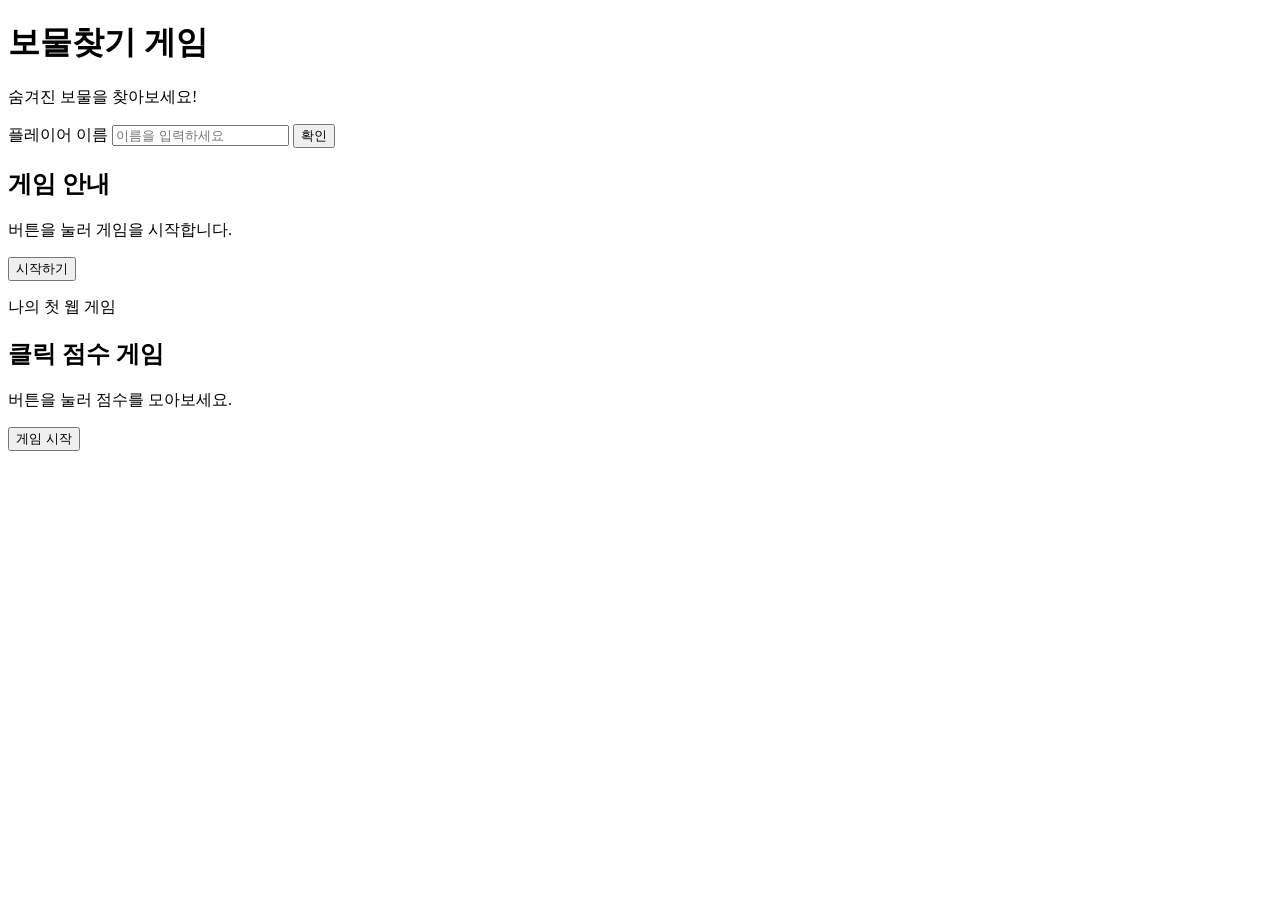
==== src/main/resources/static/index.html @ 3f4169ef "ver 0.1" ====
<!DOCTYPE html>
<html lang="ko">

<head>
	<meta charset="UTF-8">
	<title>Insert title here</title>
	<link rel="stylesheet" href="/css/style.css">
</head>
<body>
	<!-- 헤더 -->
	<header>
		<h1>보물찾기 게임</h1>
		<p>숨겨진 보물을 찾아보세요!</p>
	</header>
	
	<!-- 메인 -->
	<main>
		<section>
			<label for="playerName">플레이어 이름</label>
			<input id="playerName" type="text" placeholder="이름을 입력하세요">
			<button>확인</button>
			
			<h2 class="game-card">게임 안내</h2>
			<p id=score>버튼을 눌러 게임을 시작합니다.</p>
			<button>시작하기</button>
		</section>
	</main>
	
	<!-- 푸터 -->
	<footer>
		<p>나의 첫 웹 게임</p>
		<article class="game-card">
			<h2>클릭 점수 게임</h2>
			<p>버튼을 눌러 점수를 모아보세요.</p>
			<button>게임 시작</button>
		</article>
	</footer>
	
	<script src="/js/game.js"></script>
</body>
</html>
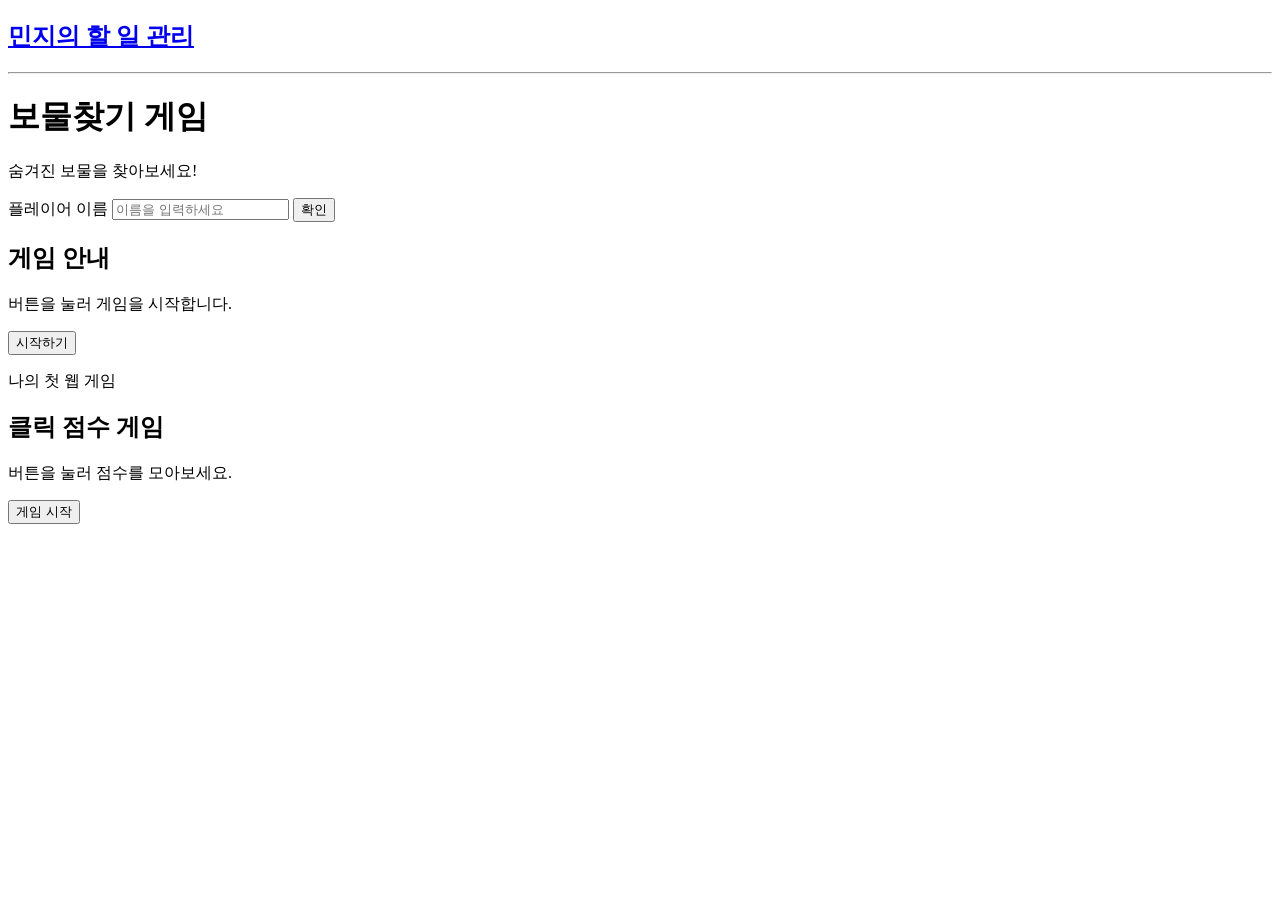
==== commit cc020958: "ver 0.3" ====
--- a/src/main/resources/static/index.html
+++ b/src/main/resources/static/index.html
@@ -7,6 +7,18 @@
 	<link rel="stylesheet" href="/css/style.css">
 </head>
 <body>
+	<!-- 민지의 할 일 관리 페이지로 보내주세요 -->
+	<p>
+		<!-- 
+			다른 홈페이지 문서로 이동하기
+			<a href="이동할 문서 또는 주소">이동할 페이지 캡션</a>
+		 -->
+		<h2>
+			<a href="./minzy_to_do/index.html">민지의 할 일 관리</a>
+		</h2>
+	</p>
+	<hr>
+	
 	<!-- 헤더 -->
 	<header>
 		<h1>보물찾기 게임</h1>
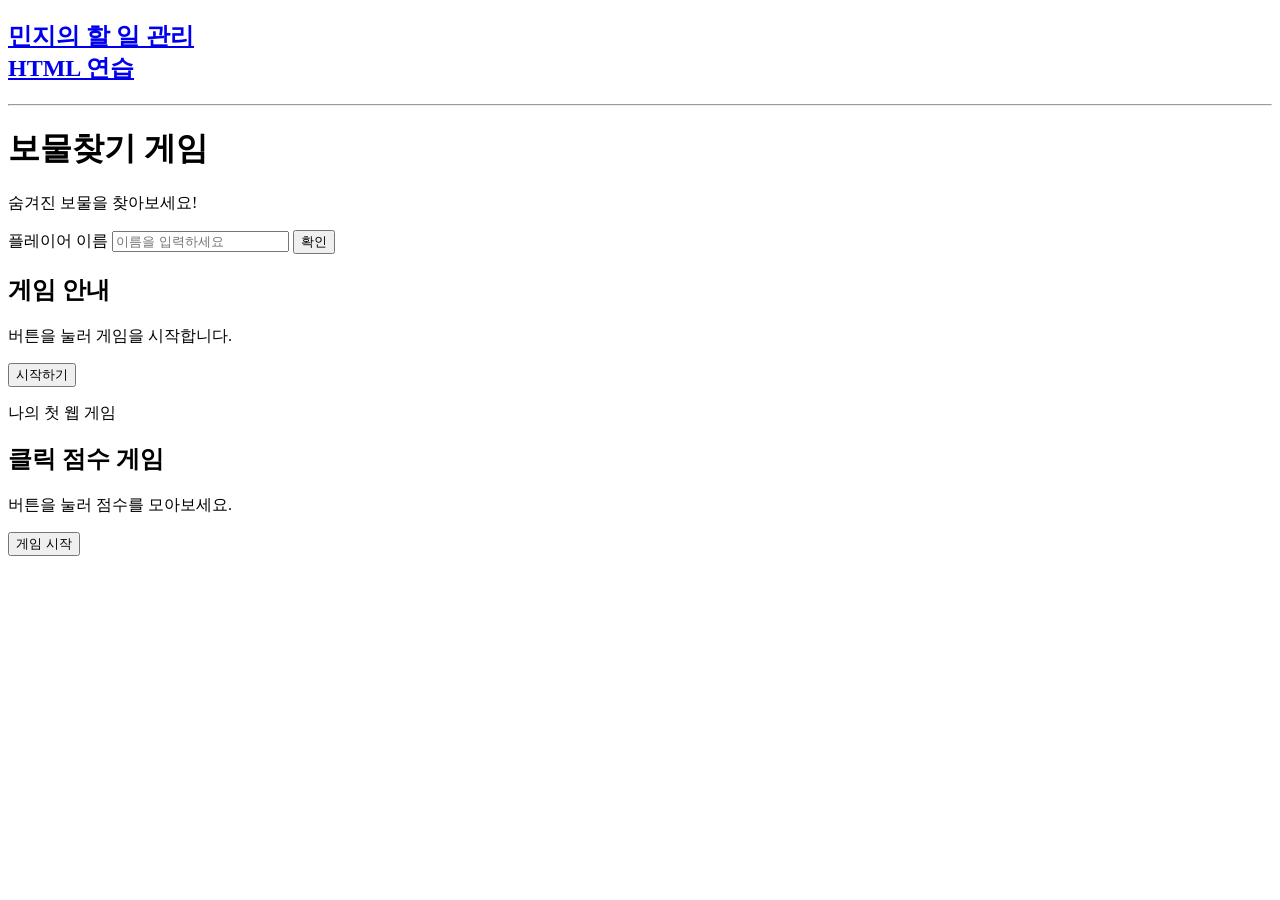
==== commit 9f2a342c: "ver 0.6" ====
--- a/src/main/resources/static/index.html
+++ b/src/main/resources/static/index.html
@@ -15,6 +15,8 @@
 		 -->
 		<h2>
 			<a href="./minzy_to_do/index.html">민지의 할 일 관리</a>
+			<br>
+			<a href="minzy_to_do/index2.html">HTML 연습</a>
 		</h2>
 	</p>
 	<hr>
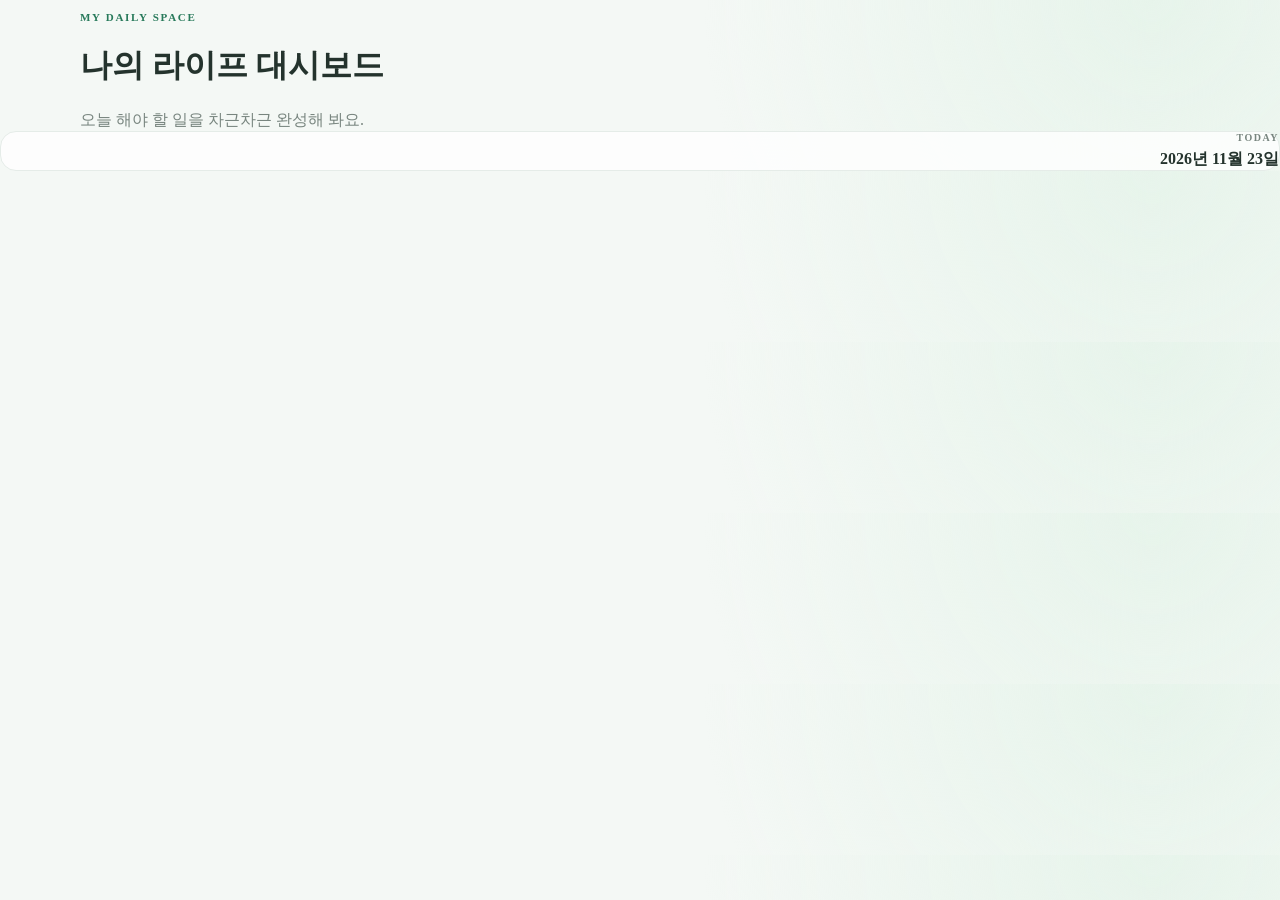
==== commit 6ea90908: "v 0.1" ====
--- a/src/main/resources/static/index.html
+++ b/src/main/resources/static/index.html
@@ -1,55 +1,30 @@
 <!DOCTYPE html>
 <html lang="ko">
-
 <head>
-	<meta charset="UTF-8">
-	<title>Insert title here</title>
-	<link rel="stylesheet" href="/css/style.css">
+    <meta charset="UTF-8">
+    <meta name="viewport" content="width=device-width, initial-scale=1.0">
+    <title>오늘의 나의 활동 기록</title>
+	<link rel="stylesheet" href="css/style.css">   
 </head>
 <body>
-	<!-- 민지의 할 일 관리 페이지로 보내주세요 -->
-	<p>
-		<!-- 
-			다른 홈페이지 문서로 이동하기
-			<a href="이동할 문서 또는 주소">이동할 페이지 캡션</a>
-		 -->
-		<h2>
-			<a href="./minzy_to_do/index.html">민지의 할 일 관리</a>
-			<br>
-			<a href="minzy_to_do/index2.html">HTML 연습</a>
-		</h2>
-	</p>
-	<hr>
-	
-	<!-- 헤더 -->
-	<header>
-		<h1>보물찾기 게임</h1>
-		<p>숨겨진 보물을 찾아보세요!</p>
+	<!-- 나의 라이프 대시보드 블럭 -->
+	<header class="topbar">
+		<!-- 가운데 큰 글자로 나의 라이프 대시보드 제목출력 -->
+		<div class="page">
+			<p class="eyebrow">MY DAILY SPACE</p>
+			<h1>나의 라이프 대시보드</h1>
+			<p class="subtitle">오늘 해야 할 일을 차근차근 완성해 봐요.</p>
+		</div>
+		<div class="today-box">
+			<span class="today-label">TODAY</span>
+			<span id="todayDate">2026년 11월 23일</span>
+		</div>
 	</header>
-	
-	<!-- 메인 -->
 	<main>
-		<section>
-			<label for="playerName">플레이어 이름</label>
-			<input id="playerName" type="text" placeholder="이름을 입력하세요">
-			<button>확인</button>
-			
-			<h2 class="game-card">게임 안내</h2>
-			<p id=score>버튼을 눌러 게임을 시작합니다.</p>
-			<button>시작하기</button>
-		</section>
 	</main>
 	
-	<!-- 푸터 -->
 	<footer>
-		<p>나의 첫 웹 게임</p>
-		<article class="game-card">
-			<h2>클릭 점수 게임</h2>
-			<p>버튼을 눌러 점수를 모아보세요.</p>
-			<button>게임 시작</button>
-		</article>
 	</footer>
-	
-	<script src="/js/game.js"></script>
+
 </body>
-</html>+</html>
--- a/src/main/resources/static/css/style.css
+++ b/src/main/resources/static/css/style.css
@@ -0,0 +1,81 @@
+/*
+	전체 페이지 테마 등록
+*/
+:root {
+	--green: #287a5b;
+	--green-dark: #1f6047;
+	--green-light: #e8f4ee;
+	--ink: #24332d;
+	--muted: #78857f;
+	--line: #e5ece8;
+	--surface: #ffffff;
+	--background: #f4f8f5; /* #RGBA(16진수,16,16,1) */
+	--danger: #c45454;
+	font-family: 
+		"pretendard", 
+		"Noto Sans KR", 
+		"Malgun Gothic", sans serif;
+}
+
+* {
+	box-sizing: border-box;
+}
+
+/* 태그 바디를 만나면 이렇게 설정 */
+body{
+	margin: 0;
+	color: var(--ink);
+	background:
+		radial-gradient(
+			circle at 90% 0%,
+			#e7f4eb 0,
+			transparent 28rem
+		),
+		var(--background);
+}
+
+/* 왼쪽 상단 좌측 헤더 */
+.page {
+	width: min(1120px, calc(100% - 40px));
+	margin: 0 auto;
+}
+
+.eyebrow {
+	margin: 0, 0 9px;
+	color: var(--green);
+	font-size: 11px;
+	font-weight: 800;
+	letter-spacing: 1.7px;
+	
+}
+
+.subtitle {
+	margin-bottom: 0;
+	color: var(--muted);
+}
+
+/* 우측 상단 헤더 */
+.today-box {
+	min-width: 180px;
+	padding: 16px, 20px;
+	border: 1px, solid var(--line);
+	border-radius: 16px;
+	background: rgba(255, 255, 255, .8);
+	text-align: right;
+}
+
+.today-label{
+	display: block; /* 이 클래스 안의 문장은 블럭처럼 동작*/
+					/* inline + <br> */
+	margin-bottom: 6px; 
+	color: var(--muted);
+	font-size: 10px;
+	font-weight: 900; /* 폰트 굵기를 900으로 */
+	letter-spacing: 1.5px; /* 글자 간의 여백 */
+}
+
+#todayDate {
+	font-size: 16px;
+	font-weight: bolder;
+	
+}
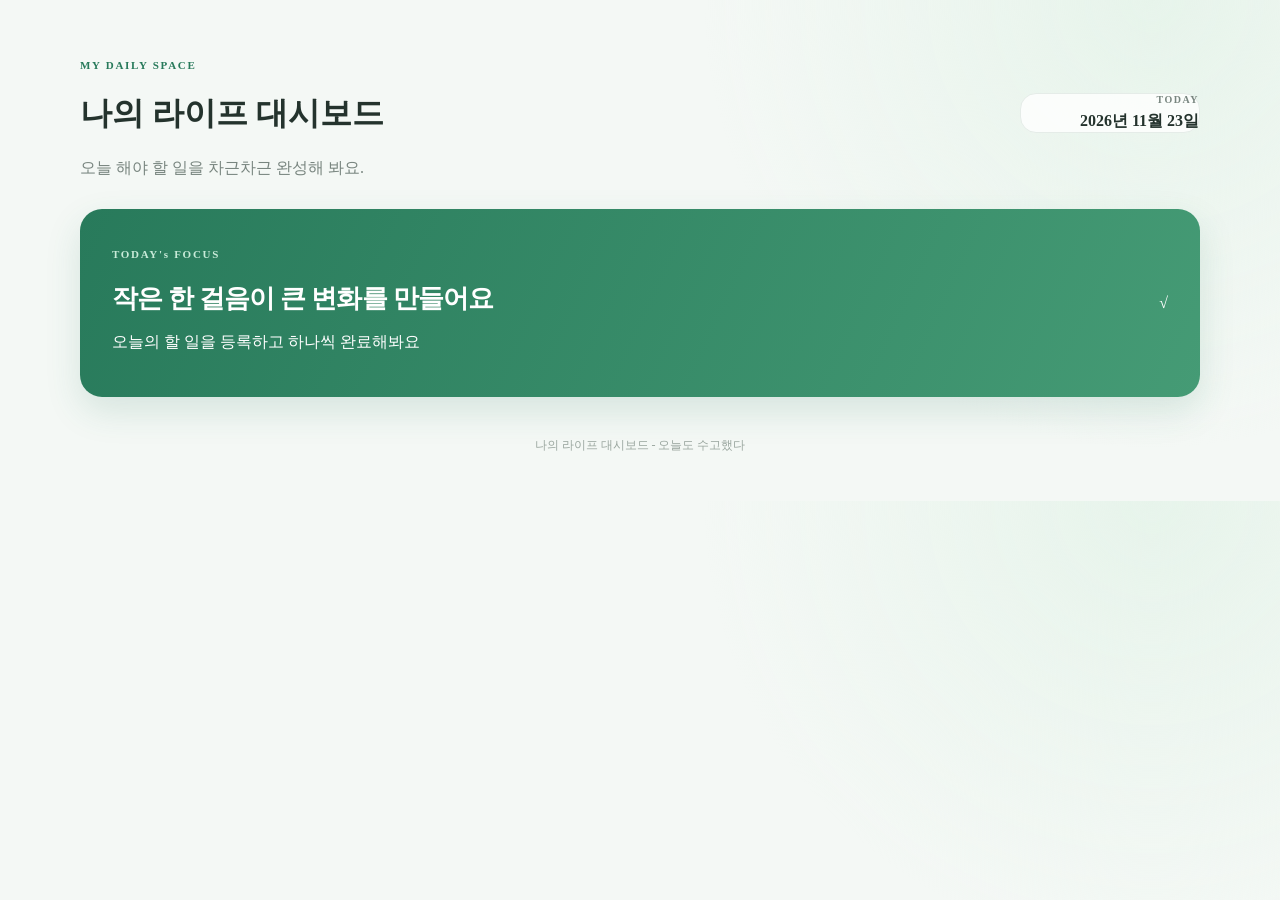
==== commit d2046947: "v 0.2" ====
--- a/src/main/resources/static/index.html
+++ b/src/main/resources/static/index.html
@@ -8,23 +8,39 @@
 </head>
 <body>
 	<!-- 나의 라이프 대시보드 블럭 -->
-	<header class="topbar">
-		<!-- 가운데 큰 글자로 나의 라이프 대시보드 제목출력 -->
-		<div class="page">
-			<p class="eyebrow">MY DAILY SPACE</p>
-			<h1>나의 라이프 대시보드</h1>
-			<p class="subtitle">오늘 해야 할 일을 차근차근 완성해 봐요.</p>
-		</div>
-		<div class="today-box">
-			<span class="today-label">TODAY</span>
-			<span id="todayDate">2026년 11월 23일</span>
-		</div>
-	</header>
+	<!-- 전체 페이지를 한 블럭으로 감싸고 세로 맞춤 정렬 -->
+	<div class="page">
+		<header class="topbar">
+			<!-- 가운데 큰 글자로 나의 라이프 대시보드 제목출력 -->
+			<div>
+				<p class="eyebrow">MY DAILY SPACE</p>
+				<h1>나의 라이프 대시보드</h1>
+				<p class="subtitle">오늘 해야 할 일을 차근차근 완성해 봐요.</p>
+			</div>
+			<div class="today-box">
+				<span class="today-label">TODAY</span>
+				<span id="todayDate">2026년 11월 23일</span>
+			</div>
+		</header>
+		
+	<!-- 가운데 실제 컨텐츠 -->
 	<main>
+	<!-- main 영역 중 첫째줄 첫번째 섹션 -->
+		<section class="focus-panel">
+			<div>
+				<p class="eyebrow">TODAY's FOCUS</p>
+				<h2>작은 한 걸음이 큰 변화를 만들어요</h2>
+				<p>오늘의 할 일을 등록하고 하나씩 완료해봐요</p>
+			</div>
+			<div class="focus-mark" aria-hidden>√</div>
+		</section>
 	</main>
 	
+	<!-- 회사소개 저작권 기타 사이트맵 꼬리영역 -->
 	<footer>
+		<p>나의 라이프 대시보드 - 오늘도 수고했다</p>
 	</footer>
 
+	</div>
 </body>
 </html>
--- a/src/main/resources/static/css/style.css
+++ b/src/main/resources/static/css/style.css
@@ -33,7 +33,16 @@
 		),
 		var(--background);
 }
-
+/* 전체 헤더 영역 */
+.topbar{
+	display: flex; /* 둘러싸인 topbar 안의 영역들을 유연하게
+						배치하라(주로 가로 또는 세로 영역)
+					*/
+	justify-content: space-between;  /* 내용물을 균등정렬 */
+	align-items: center;
+	gap: 24px;
+	padding: 48px 0 30px;
+}
 /* 왼쪽 상단 좌측 헤더 */
 .page {
 	width: min(1120px, calc(100% - 40px));
@@ -79,3 +88,50 @@
 	font-weight: bolder;
 	
 }
+
+/* main의 첫번째 패널*/
+.focus-panel {
+	display: flex;
+	justify-content: space-between; /* 표시내용들 좌우에 여백 */
+	align-items: center;
+	gap: 20px;
+	padding: 28px 32px;
+	border-radius: 22px;
+	color: white;
+	background: linear-gradient(115deg, #287a5b, #459b75);
+	box-shadow: 0 14px 35px rgba(40, 122, 91, .15);
+}
+
+/* .focus-panel 안의 .eyebrow selector 에 적용 */
+.focus-panel .eyebrow {
+	color: #c8ead8;
+}
+
+/* .focus-panel 안의 h2 에 적용 */
+.focus-panel h2 {
+	margin-bottom: 8px;
+	font-size: clamp(20px, 3vw, 26px); /* 화면에 맞춰서 20~26px 사이로 맞춰라*/
+	letter-spacing: -.8px;
+}
+
+.focus-mark{
+	
+}
+
+
+
+/* footer 영역 꾸미기 */
+footer{ 
+	/* main 영역과 여백 주기
+	   컬러색상을 #9aa69f
+	   텍스트 가운데 정렬
+	   font-size 는 12px */
+	padding: 28px 0 35px;
+	color: #9aa69f;
+	text-align: center;
+	font-size: 12px;
+}
+
+
+
+
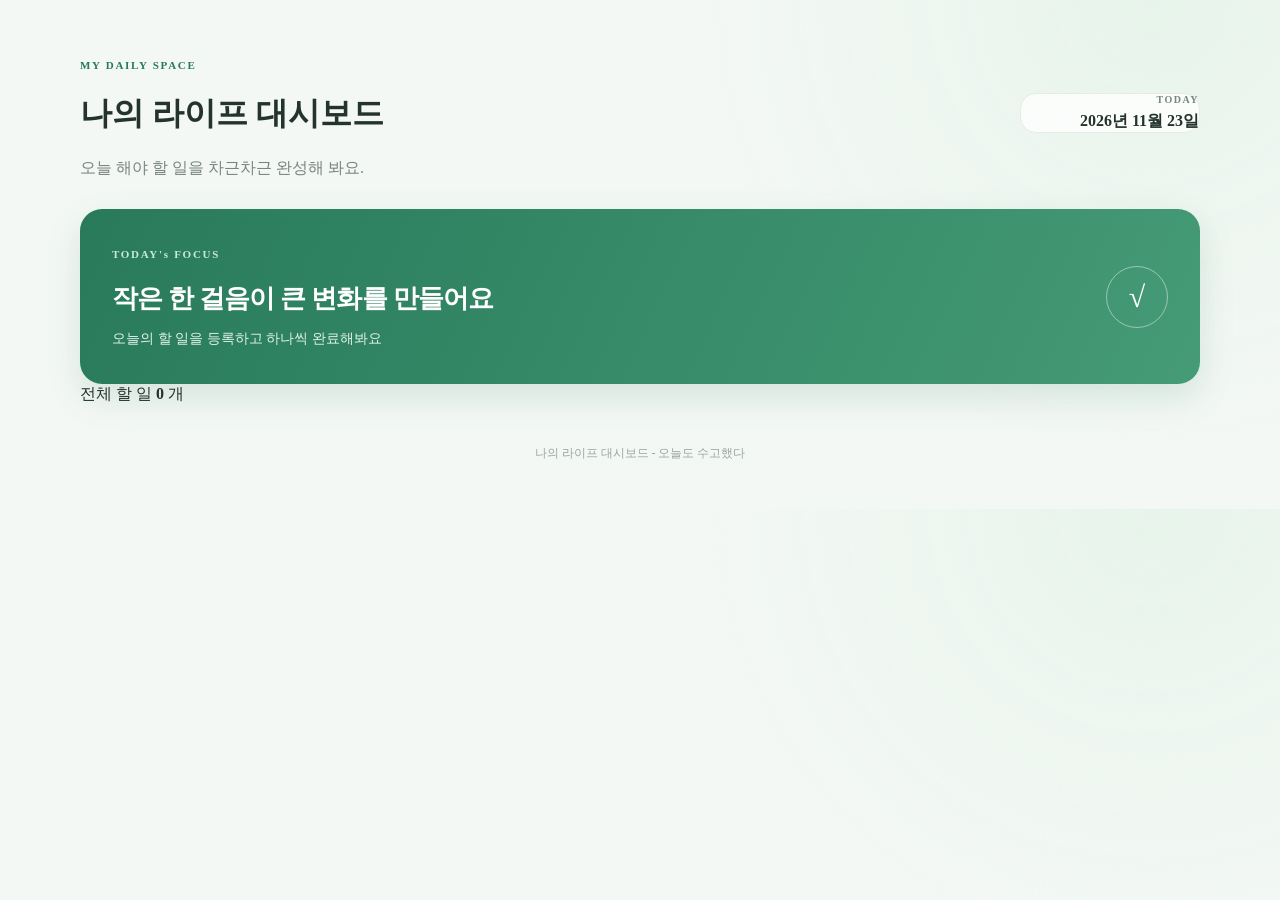
==== commit 1ab2ed4d: "v 0.3" ====
--- a/src/main/resources/static/index.html
+++ b/src/main/resources/static/index.html
@@ -34,7 +34,19 @@
 			</div>
 			<div class="focus-mark" aria-hidden>√</div>
 		</section>
+	<!-- 오늘의 현황 영역 -->
+		<section 
+			class="summary-gird" 
+			aria-lable="오늘의 현황"> <!--  별명, 안써도 됨 --> 
+			<article class="summary-card">
+				<span class="summary-label">전체 할 일</span>
+				<strong id="totalCount">0</strong>
+				<span class="summary-unit">개</span>
+			</article>
+		</section>
 	</main>
+	
+	
 	
 	<!-- 회사소개 저작권 기타 사이트맵 꼬리영역 -->
 	<footer>
@@ -42,5 +54,6 @@
 	</footer>
 
 	</div>
+<script src="app.js"></script>
 </body>
 </html>
--- a/src/main/resources/static/css/style.css
+++ b/src/main/resources/static/css/style.css
@@ -114,9 +114,44 @@
 	letter-spacing: -.8px;
 }
 
+/* .focus-panel/p/last-child 속성 설정 */
+.focus-panel p:last-child {
+	margin-bottom: 8px;
+	color: #e1f2ef;
+	font-size: 14px;
+}
+
 .focus-mark{
+	display: grid;
+	flex: 0 0 62px;
+	width: 62px;
+	height: 62px;
+	place-items: center;
+	border: 1px solid rgba(255, 255, 255, .45);
+	border-radius: 50%;
+	color: white;
+	font-size: 30px;
+}
+
+/* 오늘의 할 일 영역 */
+.summary-grid{
 	
 }
+.summary-card{
+	
+}
+.summary-label{
+	
+}
+#totalCount{
+	
+}
+.summary-unit{
+	
+}
+
+
+
 
 
 
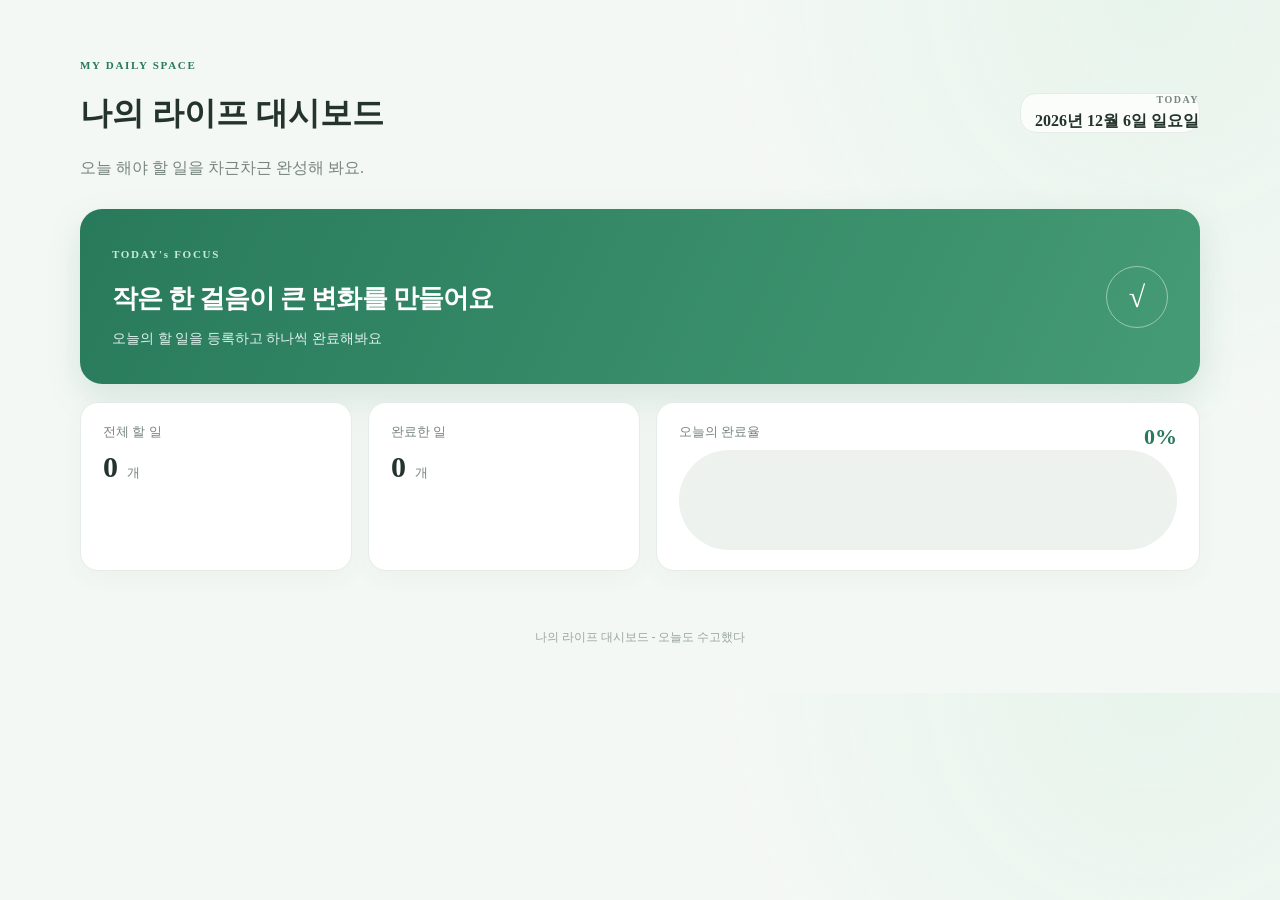
==== commit bebd594e: "v 0.4" ====
--- a/src/main/resources/static/index.html
+++ b/src/main/resources/static/index.html
@@ -36,12 +36,41 @@
 		</section>
 	<!-- 오늘의 현황 영역 -->
 		<section 
-			class="summary-gird" 
+			class="summary-grid" 
 			aria-lable="오늘의 현황"> <!--  별명, 안써도 됨 --> 
 			<article class="summary-card">
 				<span class="summary-label">전체 할 일</span>
 				<strong id="totalCount">0</strong>
 				<span class="summary-unit">개</span>
+			</article>
+			
+			<!-- 완료한 일 패널 -->
+			<article class="summary-card">
+				<span class="summary-label">완료한 일</span>
+				<strong id="doneCount">0</strong>
+				<span class="summary-unit">개</span>
+			</article>
+			
+			<!-- 오늘의 완료율 -->
+			<article class="summary-card progress-card"> <!-- 서머리 클래스와 프로그래스 클래스를 동시에 가짐 -->
+				<div class="progress-heading">
+					<span class="summary-label">오늘의 완료율</span>
+					<strong id="progressText">0%</strong>
+				</div>
+				<!-- 실제 진행율 -->
+				<div 
+					class="progress-track" 
+					role="progressbar" 
+					aria-label="할 일 완료율"
+					aria-valuemin="0"
+					aria-valuemax="100"
+					aria-valuenow="0"
+					id="progressBar"
+					> <!-- 진행 그래프 패널 -->
+					<div 
+						id="progressFill"
+						class ="progress-fill"></div> <!-- 실제 진행그래프 표시 -->
+				</div>
 			</article>
 		</section>
 	</main>
@@ -54,6 +83,6 @@
 	</footer>
 
 	</div>
-<script src="app.js"></script>
+<script src="js/app.js"></script>
 </body>
 </html>
--- a/src/main/resources/static/css/style.css
+++ b/src/main/resources/static/css/style.css
@@ -135,23 +135,72 @@
 
 /* 오늘의 할 일 영역 */
 .summary-grid{
-	
-}
-.summary-card{
-	
-}
-.summary-label{
-	
-}
-#totalCount{
-	
-}
-.summary-unit{
-	
-}
-
-
-
+	display: grid; /* 표 모양으로 배치 */
+	/* 그리드 기본 칸나누기 */
+	grid-template-columns: 1fr 1fr 2fr;
+	/* 컬럼 사이의 간격 */
+	gap: 16px;
+	margin: 18px 0;
+}
+
+/* card와 panel에 공통 적용 */
+.summary-card, .panel {
+	border:1px solid var(--line);
+	border-radius: 18px;
+	background: var(--surface);
+	box-shadow: 0 7px 24px rgba(33, 67, 49, .04);
+}
+
+.summary-card {
+	min-height: 112px;
+	padding: 20px 22px;
+}
+
+.summary-label {
+	display: block; /* 이후 인라인을 블럭으로 다음줄로 출력 */
+					/* 인라인 요소 + <br> */
+	margin-bottom: 9px;
+	color: var(--muted);
+	font-size: 13px;
+}
+
+/* .summary-card 안의 strong 중 바로 다음 태그만을 수정 */
+.summary-card > strong {
+	font-size: 30px;
+}
+
+.summary-unit {
+	margin-left: 5px;
+	color: var(--muted);
+	font-size: 13px;
+}
+
+/* 완료 그래프 창 영역 */
+.progress-heading {
+	display: flex;
+	justify-content: space-between;
+	align-items: center;
+}
+
+.progress-heading strong {
+	color: var(--green);
+	font-size: 22px;
+}
+
+.progress-track {
+	height: 100px;
+	overflow: hidden;
+	border-radius: 99px;
+	background: #edf2ef;	
+}
+
+.progress-fill {
+	width: 0;
+	height: 100%;
+	border-radius: inherit;
+	background: var(--green);
+	transition: width .25s ease;
+}
 
 
 
